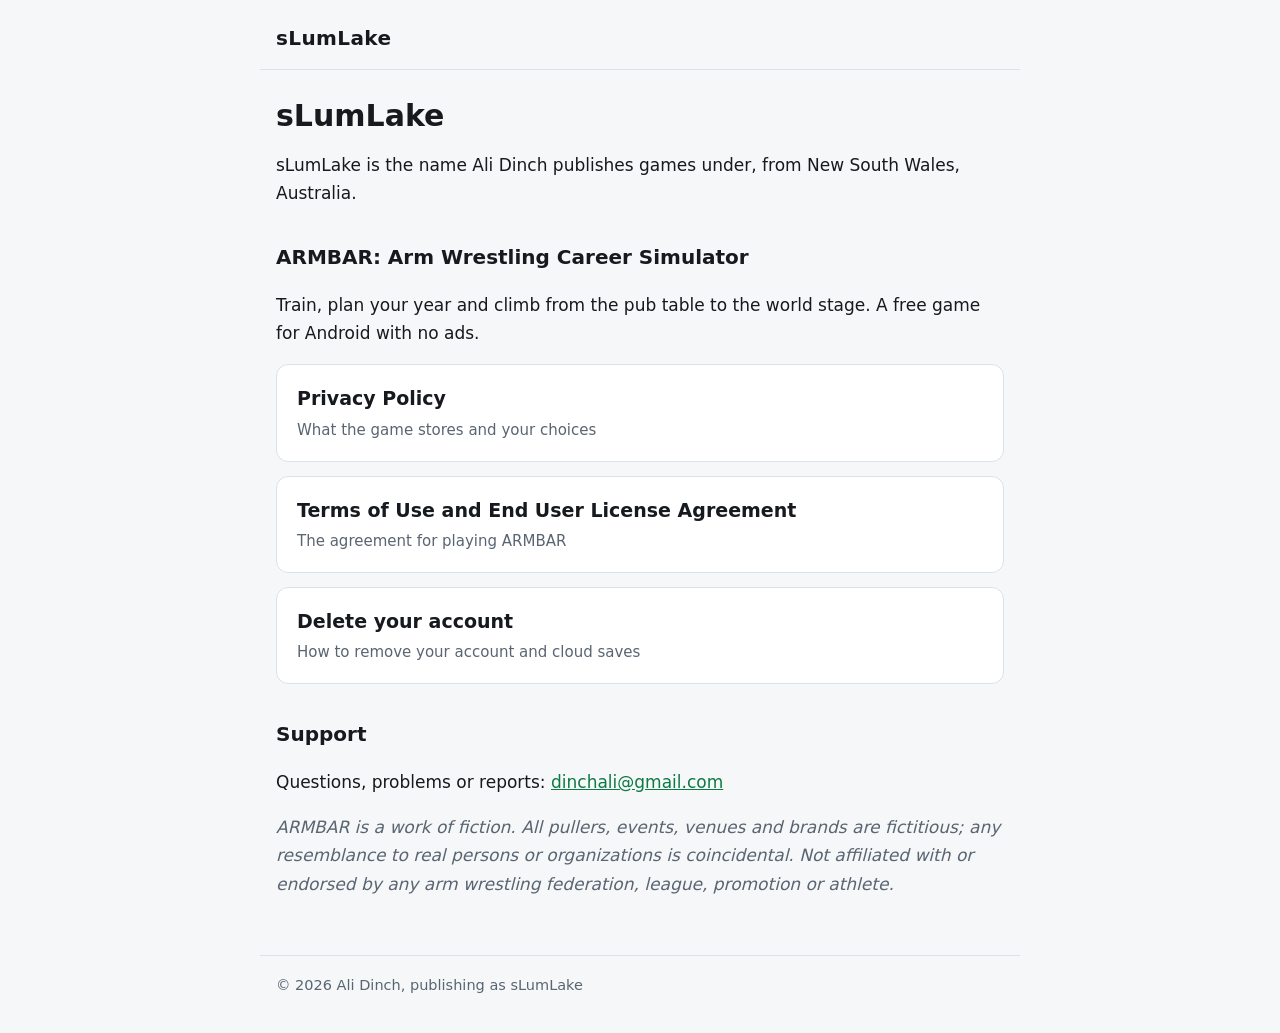
==== index.html @ cae05695 "Contact address Co-Authored-By: Claude Opus 5.5 <noreply@anthropic.com>" ====
<!doctype html>
<html lang="en"><head><meta charset="utf-8"><meta name="viewport" content="width=device-width,initial-scale=1">
<title>sLumLake</title><link rel="stylesheet" href="style.css"></head><body>
<header><a href="index.html">sLumLake</a></header>
<main>
<h1>sLumLake</h1>
<p>sLumLake is the name Ali Dinch publishes games under, from New South Wales, Australia.</p>
<h2>ARMBAR: Arm Wrestling Career Simulator</h2>
<p>Train, plan your year and climb from the pub table to the world stage. A free game for Android with no ads.</p>
<a class="card" href="armbar/privacy.html"><b>Privacy Policy</b><span>What the game stores and your choices</span></a>
<a class="card" href="armbar/terms.html"><b>Terms of Use and End User License Agreement</b><span>The agreement for playing ARMBAR</span></a>
<a class="card" href="armbar/delete-account.html"><b>Delete your account</b><span>How to remove your account and cloud saves</span></a>
<h2>Support</h2>
<p>Questions, problems or reports: <a href="mailto:dinchali@gmail.com">dinchali@gmail.com</a></p>
<p><em>ARMBAR is a work of fiction. All pullers, events, venues and brands are fictitious; any resemblance to real persons or organizations is coincidental. Not affiliated with or endorsed by any arm wrestling federation, league, promotion or athlete.</em></p>
</main>
<footer>© 2026 Ali Dinch, publishing as sLumLake</footer></body></html>
---- style.css ----
:root{--bg:#0f1216;--panel:#171c22;--ink:#e8ecf1;--dim:#9aa6b4;--line:#28303a;--acc:#3ddc84}
@media (prefers-color-scheme:light){:root{--bg:#f6f7f9;--panel:#fff;--ink:#16191d;--dim:#5a6572;--line:#dde2e8;--acc:#0c7a43}}
*{box-sizing:border-box}
body{margin:0;background:var(--bg);color:var(--ink);font:17px/1.65 system-ui,-apple-system,"Segoe UI",Roboto,sans-serif}
header,main,footer{max-width:760px;margin:0 auto;padding:0 16px}
header{display:flex;flex-wrap:wrap;gap:8px 20px;align-items:baseline;justify-content:space-between;padding-top:22px;padding-bottom:14px;border-bottom:1px solid var(--line)}
header>a{font-weight:800;font-size:20px;color:var(--ink);text-decoration:none;letter-spacing:.02em}
nav{display:flex;flex-wrap:wrap;gap:6px 18px}
a{color:var(--acc)}
nav a{color:var(--dim);text-decoration:none;font-size:15px}
nav a:hover{color:var(--ink)}
main{padding-top:28px;padding-bottom:40px}
h1{font-size:30px;line-height:1.2;margin:0 0 12px}
h2{font-size:20px;margin:34px 0 8px}
h3{font-size:17px;margin:22px 0 6px}
p,li{color:var(--ink)}
em{color:var(--dim)}
table{width:100%;border-collapse:collapse;margin:12px 0;font-size:15.5px;display:block;overflow-x:auto}
th,td{text-align:left;vertical-align:top;padding:9px 10px;border:1px solid var(--line);overflow-wrap:anywhere}
th{background:var(--panel)}
.card{display:block;background:var(--panel);border:1px solid var(--line);border-radius:12px;padding:18px 20px;margin:14px 0;text-decoration:none;color:var(--ink)}
.card b{display:block;font-size:19px}
.card span{color:var(--dim);font-size:15px}
footer{padding-top:18px;padding-bottom:36px;border-top:1px solid var(--line);color:var(--dim);font-size:14.5px}
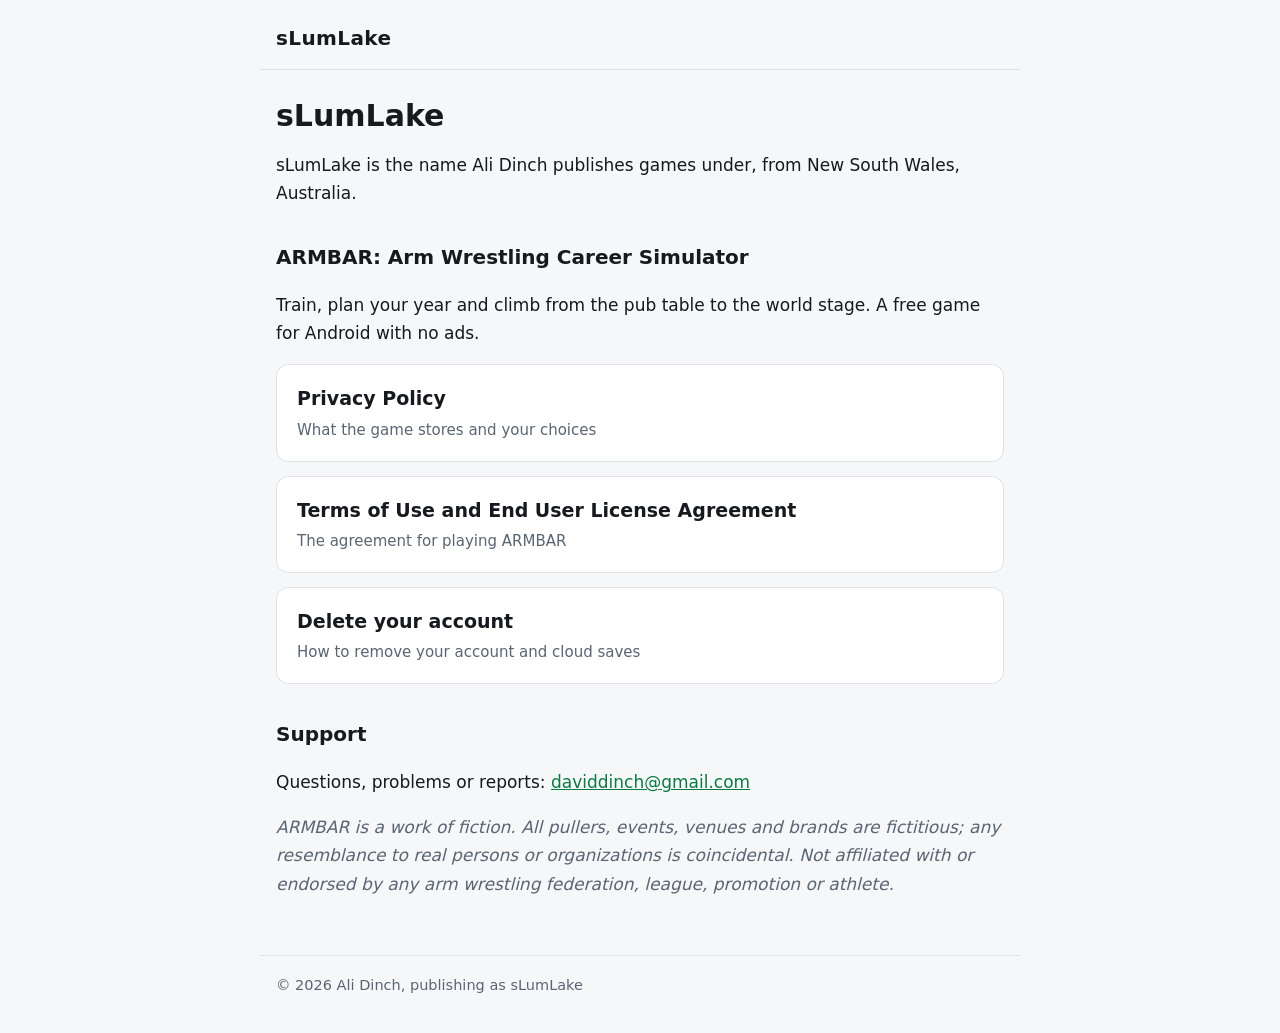
==== commit 0d6586df: "Contact address back to the original Co-Authored-By: Claude Opus 5.5 <noreply@anthropic.com>" ====
--- a/index.html
+++ b/index.html
@@ -11,7 +11,7 @@
 <a class="card" href="armbar/terms.html"><b>Terms of Use and End User License Agreement</b><span>The agreement for playing ARMBAR</span></a>
 <a class="card" href="armbar/delete-account.html"><b>Delete your account</b><span>How to remove your account and cloud saves</span></a>
 <h2>Support</h2>
-<p>Questions, problems or reports: <a href="mailto:dinchali@gmail.com">dinchali@gmail.com</a></p>
+<p>Questions, problems or reports: <a href="mailto:daviddinch@gmail.com">daviddinch@gmail.com</a></p>
 <p><em>ARMBAR is a work of fiction. All pullers, events, venues and brands are fictitious; any resemblance to real persons or organizations is coincidental. Not affiliated with or endorsed by any arm wrestling federation, league, promotion or athlete.</em></p>
 </main>
 <footer>© 2026 Ali Dinch, publishing as sLumLake</footer></body></html>
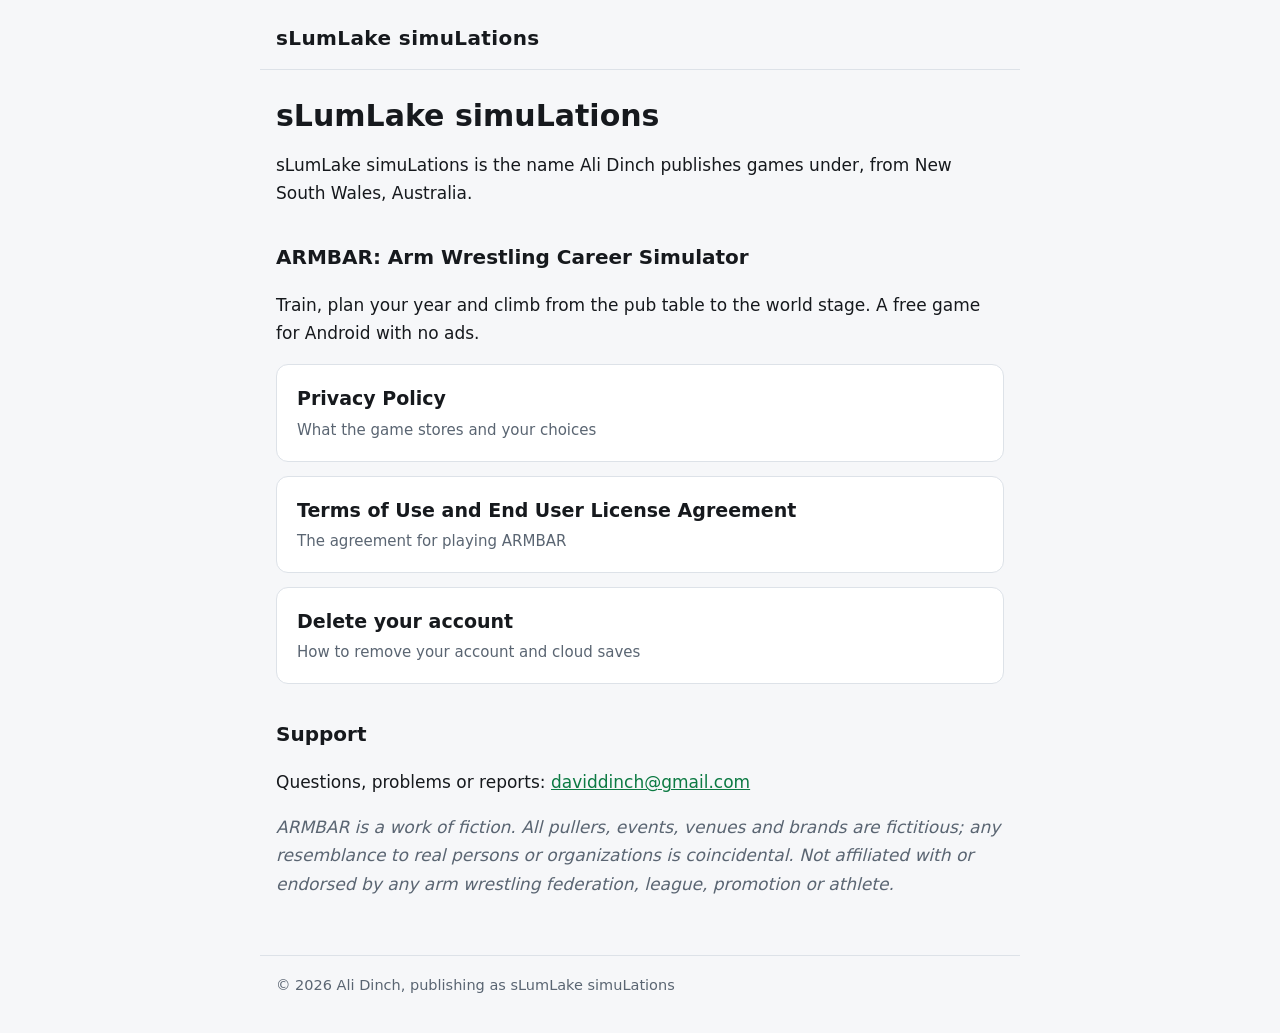
==== commit 9baa492a: "Publisher name: sLumLake simuLations Co-Authored-By: Claude Opus 5.5 <noreply@anthropic.com>" ====
--- a/index.html
+++ b/index.html
@@ -1,10 +1,10 @@
 <!doctype html>
 <html lang="en"><head><meta charset="utf-8"><meta name="viewport" content="width=device-width,initial-scale=1">
-<title>sLumLake</title><link rel="stylesheet" href="style.css"></head><body>
-<header><a href="index.html">sLumLake</a></header>
+<title>sLumLake simuLations</title><link rel="stylesheet" href="style.css"></head><body>
+<header><a href="index.html">sLumLake simuLations</a></header>
 <main>
-<h1>sLumLake</h1>
-<p>sLumLake is the name Ali Dinch publishes games under, from New South Wales, Australia.</p>
+<h1>sLumLake simuLations</h1>
+<p>sLumLake simuLations is the name Ali Dinch publishes games under, from New South Wales, Australia.</p>
 <h2>ARMBAR: Arm Wrestling Career Simulator</h2>
 <p>Train, plan your year and climb from the pub table to the world stage. A free game for Android with no ads.</p>
 <a class="card" href="armbar/privacy.html"><b>Privacy Policy</b><span>What the game stores and your choices</span></a>
@@ -14,4 +14,4 @@
 <p>Questions, problems or reports: <a href="mailto:daviddinch@gmail.com">daviddinch@gmail.com</a></p>
 <p><em>ARMBAR is a work of fiction. All pullers, events, venues and brands are fictitious; any resemblance to real persons or organizations is coincidental. Not affiliated with or endorsed by any arm wrestling federation, league, promotion or athlete.</em></p>
 </main>
-<footer>© 2026 Ali Dinch, publishing as sLumLake</footer></body></html>
+<footer>© 2026 Ali Dinch, publishing as sLumLake simuLations</footer></body></html>
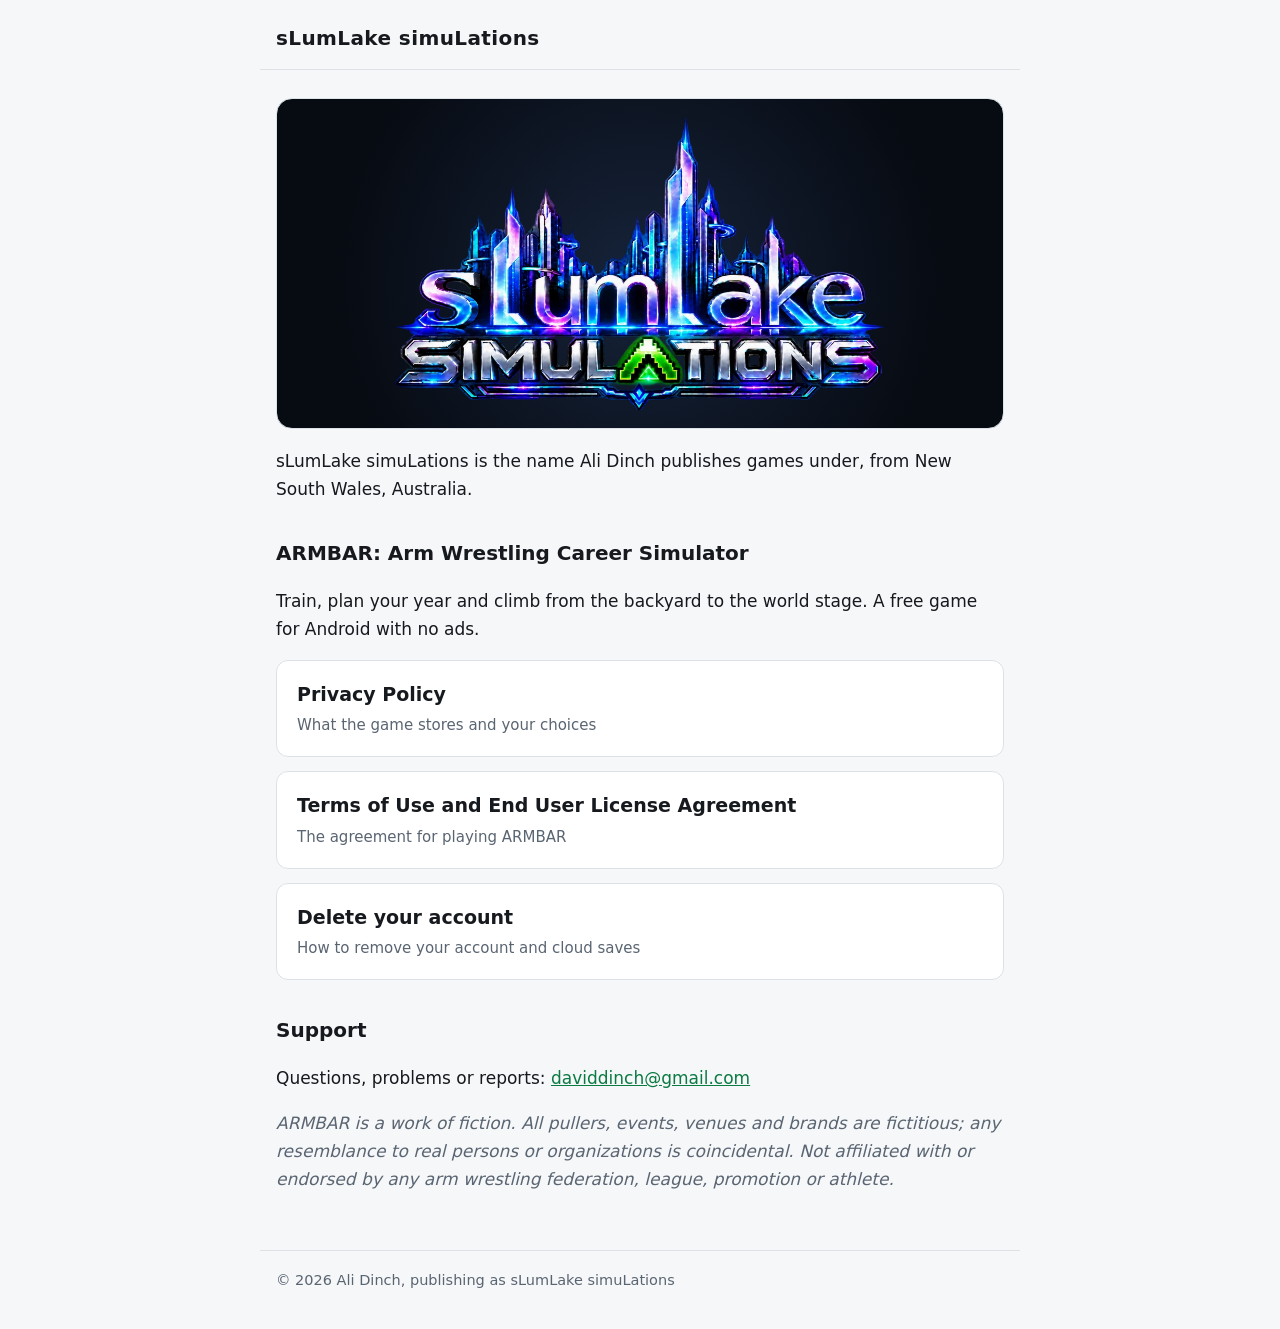
==== commit db943afd: "Studio logo on the home page, favicon and share image; 'backyard', not 'pub table' Co-Authored-By: C" ====
--- a/index.html
+++ b/index.html
@@ -1,12 +1,12 @@
 <!doctype html>
 <html lang="en"><head><meta charset="utf-8"><meta name="viewport" content="width=device-width,initial-scale=1">
-<title>sLumLake simuLations</title><link rel="stylesheet" href="style.css"></head><body>
+<title>sLumLake simuLations</title><link rel="stylesheet" href="style.css"><link rel="icon" type="image/png" href="favicon.png"><meta property="og:title" content="sLumLake simuLations"><meta property="og:image" content="https://daviddinch.github.io/slumlake/og.png"><meta property="og:type" content="website"></head><body>
 <header><a href="index.html">sLumLake simuLations</a></header>
 <main>
-<h1>sLumLake simuLations</h1>
+<h1 class="hero"><img src="logo.webp" alt="sLumLake simuLations" width="1000" height="563"></h1>
 <p>sLumLake simuLations is the name Ali Dinch publishes games under, from New South Wales, Australia.</p>
 <h2>ARMBAR: Arm Wrestling Career Simulator</h2>
-<p>Train, plan your year and climb from the pub table to the world stage. A free game for Android with no ads.</p>
+<p>Train, plan your year and climb from the backyard to the world stage. A free game for Android with no ads.</p>
 <a class="card" href="armbar/privacy.html"><b>Privacy Policy</b><span>What the game stores and your choices</span></a>
 <a class="card" href="armbar/terms.html"><b>Terms of Use and End User License Agreement</b><span>The agreement for playing ARMBAR</span></a>
 <a class="card" href="armbar/delete-account.html"><b>Delete your account</b><span>How to remove your account and cloud saves</span></a>
--- a/style.css
+++ b/style.css
@@ -22,3 +22,6 @@
 .card b{display:block;font-size:19px}
 .card span{color:var(--dim);font-size:15px}
 footer{padding-top:18px;padding-bottom:36px;border-top:1px solid var(--line);color:var(--dim);font-size:14.5px}
+/* the studio logo: always on a dark panel, so it reads the same in the light theme */
+.hero{margin:0 0 18px;padding:18px 14px;border-radius:16px;background:radial-gradient(circle at 50% 55%,#16233a,#070b12 75%);border:1px solid var(--line);text-align:center;line-height:0}
+.hero img{width:min(100%,520px);height:auto}
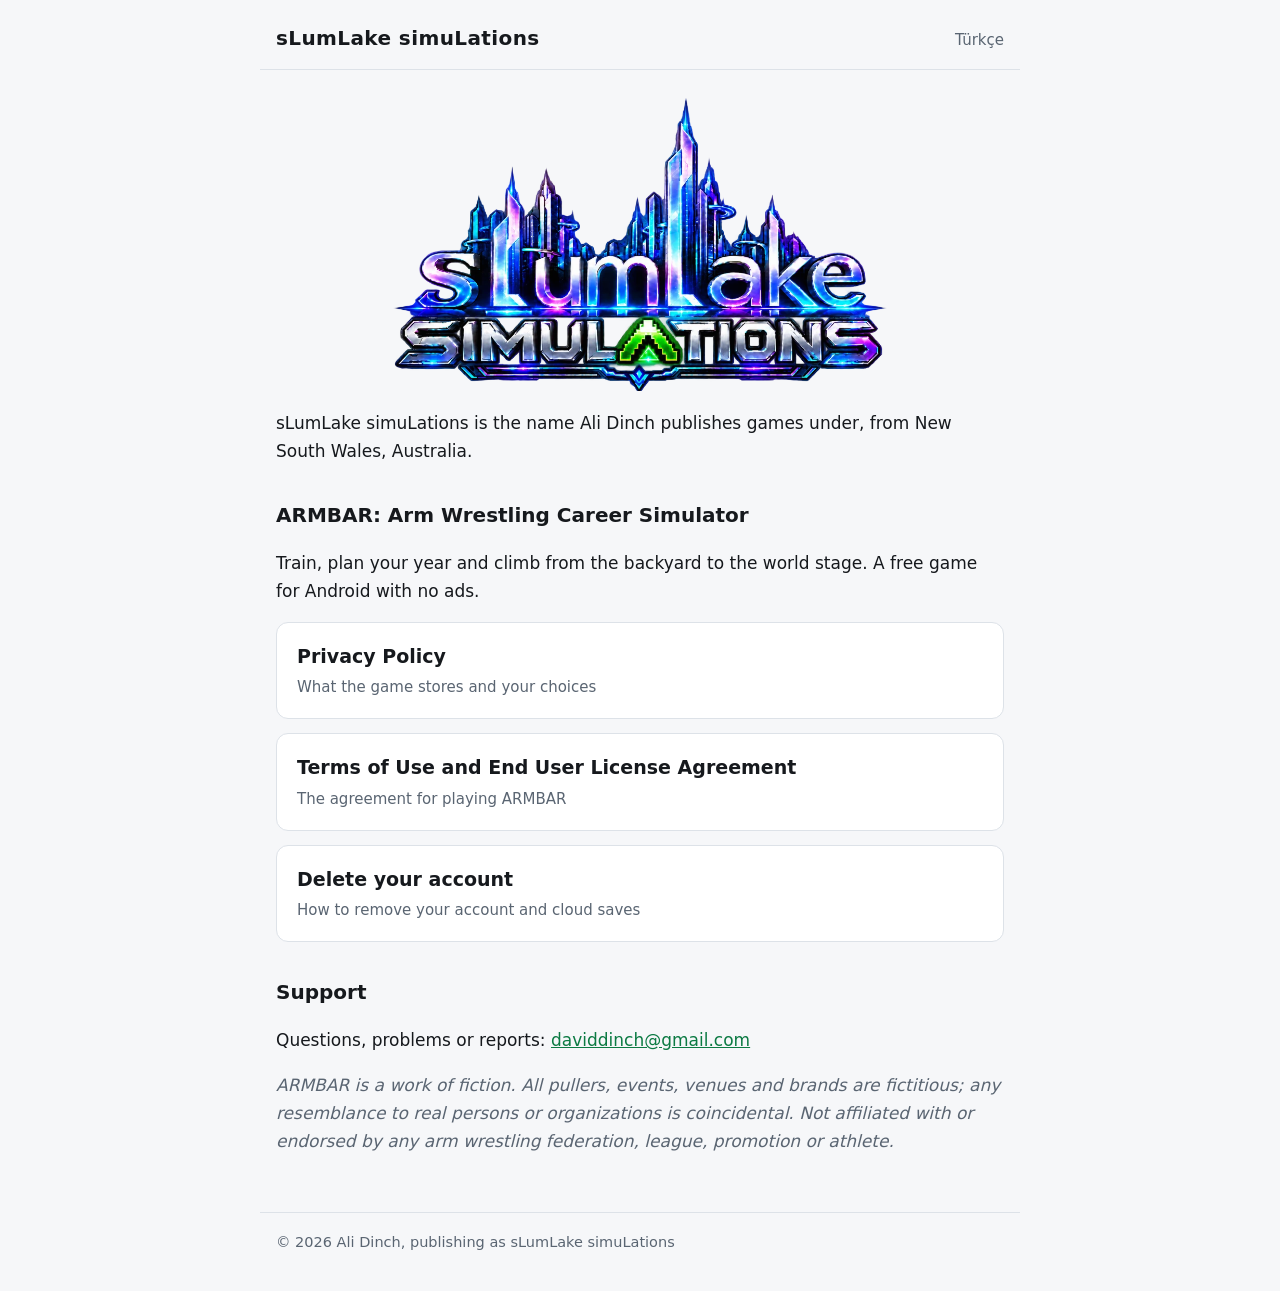
==== commit a8636ad4: "Turkish pages: home, privacy policy, terms and delete-account under /tr/, with a language link in ev" ====
--- a/index.html
+++ b/index.html
@@ -1,7 +1,7 @@
 <!doctype html>
 <html lang="en"><head><meta charset="utf-8"><meta name="viewport" content="width=device-width,initial-scale=1">
 <title>sLumLake simuLations</title><link rel="stylesheet" href="style.css"><link rel="icon" type="image/png" href="favicon.png"><meta property="og:title" content="sLumLake simuLations"><meta property="og:image" content="https://daviddinch.github.io/slumlake/og.png"><meta property="og:type" content="website"></head><body>
-<header><a href="index.html">sLumLake simuLations</a></header>
+<header><a href="index.html">sLumLake simuLations</a><nav><a href="tr/index.html" lang="tr">Türkçe</a></nav></header>
 <main>
 <h1 class="hero"><img src="logo.webp" alt="sLumLake simuLations" width="1000" height="563"></h1>
 <p>sLumLake simuLations is the name Ali Dinch publishes games under, from New South Wales, Australia.</p>
--- a/style.css
+++ b/style.css
@@ -22,6 +22,8 @@
 .card b{display:block;font-size:19px}
 .card span{color:var(--dim);font-size:15px}
 footer{padding-top:18px;padding-bottom:36px;border-top:1px solid var(--line);color:var(--dim);font-size:14.5px}
-/* the studio logo: always on a dark panel, so it reads the same in the light theme */
-.hero{margin:0 0 18px;padding:18px 14px;border-radius:16px;background:radial-gradient(circle at 50% 55%,#16233a,#070b12 75%);border:1px solid var(--line);text-align:center;line-height:0}
+/* the studio logo: transparent, straight on the page (white page in the light theme, charcoal in the dark one) */
+.hero{margin:0 0 18px;text-align:center;line-height:0}
 .hero img{width:min(100%,520px);height:auto}
+/* a long web address in a paragraph wraps instead of pushing the page wider than the phone */
+p,li{overflow-wrap:anywhere}
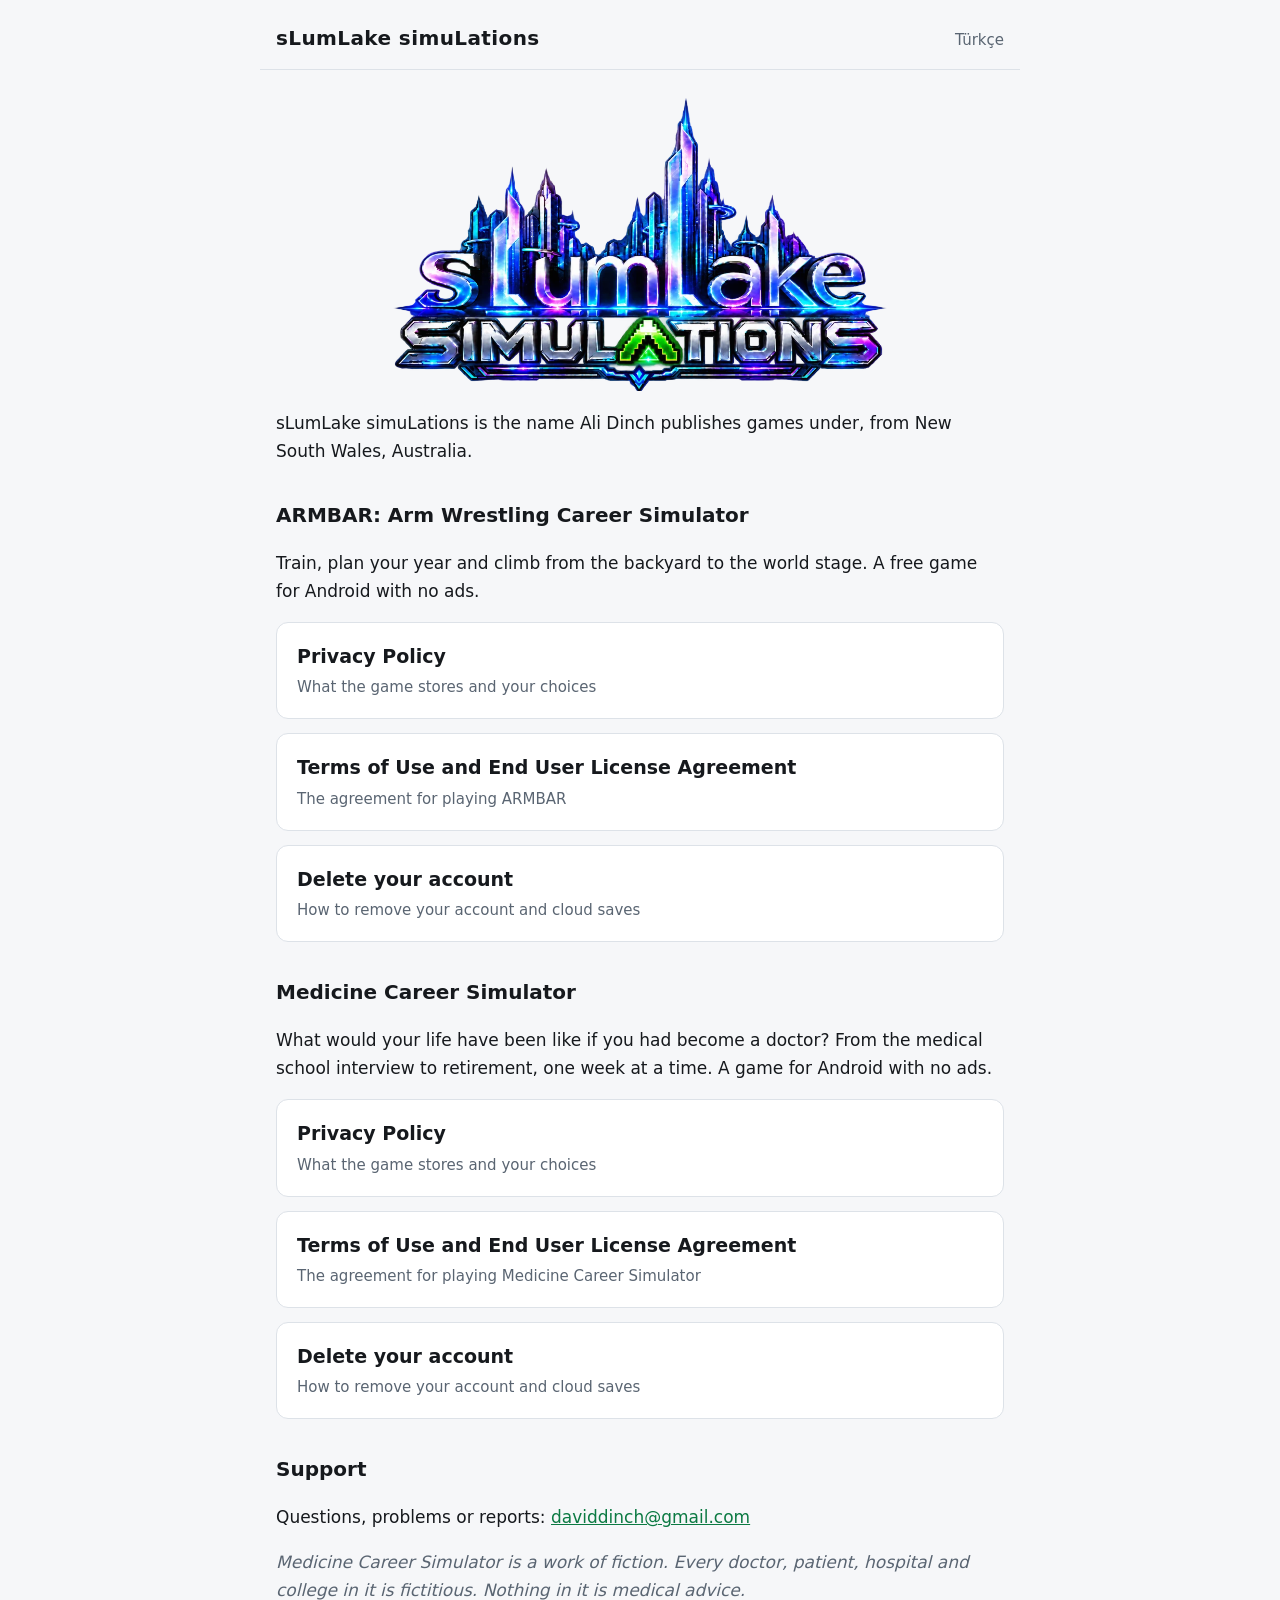
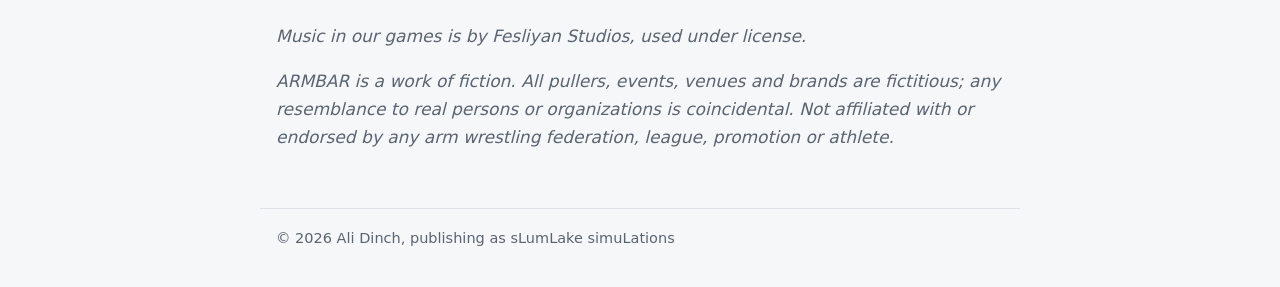
==== commit c50b7540: "Medicine Career Simulator: privacy policy, terms and delete-account; music license in both games' te" ====
--- a/index.html
+++ b/index.html
@@ -10,8 +10,15 @@
 <a class="card" href="armbar/privacy.html"><b>Privacy Policy</b><span>What the game stores and your choices</span></a>
 <a class="card" href="armbar/terms.html"><b>Terms of Use and End User License Agreement</b><span>The agreement for playing ARMBAR</span></a>
 <a class="card" href="armbar/delete-account.html"><b>Delete your account</b><span>How to remove your account and cloud saves</span></a>
+<h2>Medicine Career Simulator</h2>
+<p>What would your life have been like if you had become a doctor? From the medical school interview to retirement, one week at a time. A game for Android with no ads.</p>
+<a class="card" href="medicine/privacy.html"><b>Privacy Policy</b><span>What the game stores and your choices</span></a>
+<a class="card" href="medicine/terms.html"><b>Terms of Use and End User License Agreement</b><span>The agreement for playing Medicine Career Simulator</span></a>
+<a class="card" href="medicine/delete-account.html"><b>Delete your account</b><span>How to remove your account and cloud saves</span></a>
 <h2>Support</h2>
 <p>Questions, problems or reports: <a href="mailto:daviddinch@gmail.com">daviddinch@gmail.com</a></p>
+<p><em>Medicine Career Simulator is a work of fiction. Every doctor, patient, hospital and college in it is fictitious. Nothing in it is medical advice.</em></p>
+<p><em>Music in our games is by Fesliyan Studios, used under license.</em></p>
 <p><em>ARMBAR is a work of fiction. All pullers, events, venues and brands are fictitious; any resemblance to real persons or organizations is coincidental. Not affiliated with or endorsed by any arm wrestling federation, league, promotion or athlete.</em></p>
 </main>
 <footer>© 2026 Ali Dinch, publishing as sLumLake simuLations</footer></body></html>
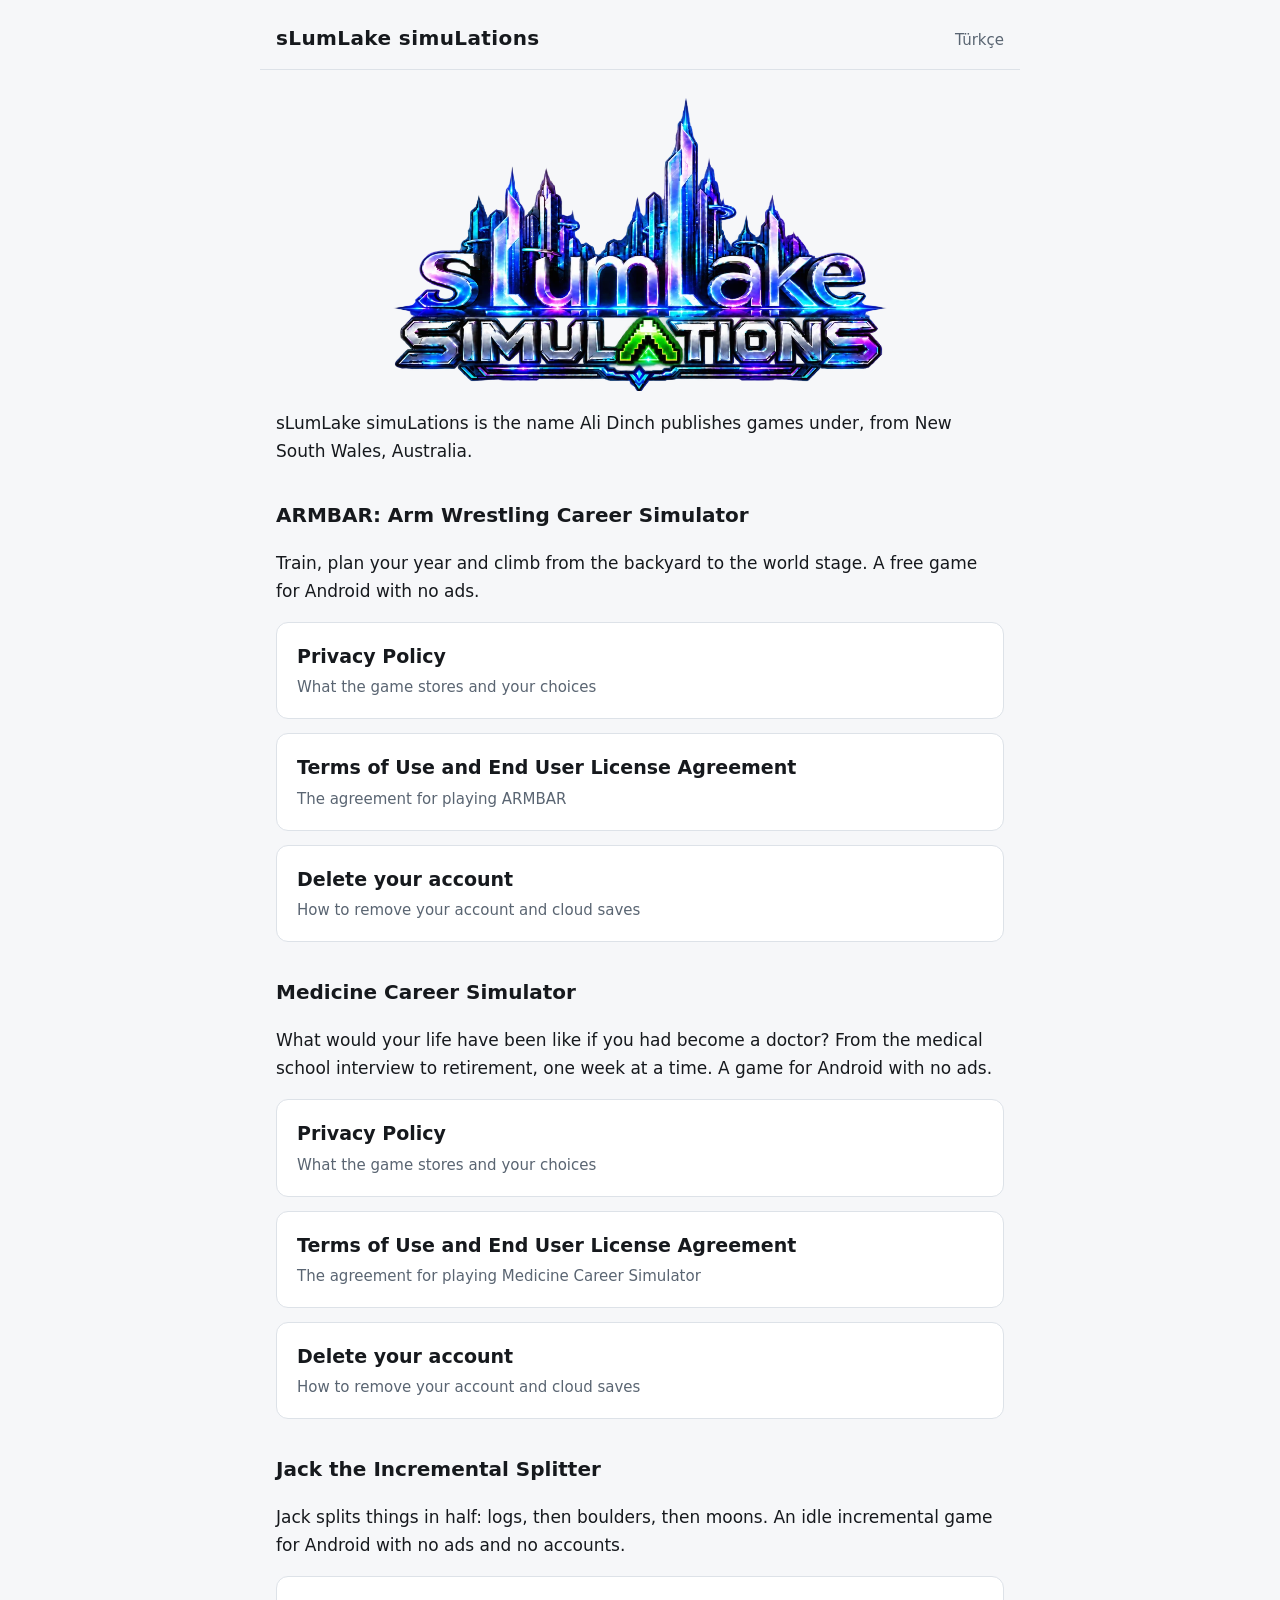
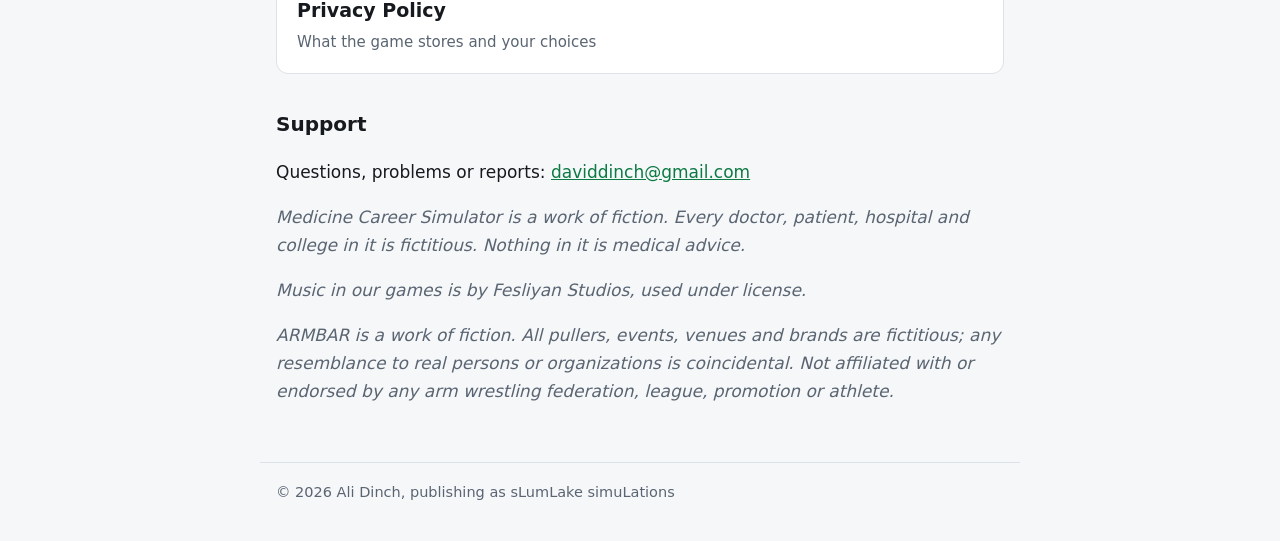
==== commit 2be1993a: "Jack the Incremental Splitter: privacy policy The game has no accounts and collects nothing; progres" ====
--- a/index.html
+++ b/index.html
@@ -15,6 +15,9 @@
 <a class="card" href="medicine/privacy.html"><b>Privacy Policy</b><span>What the game stores and your choices</span></a>
 <a class="card" href="medicine/terms.html"><b>Terms of Use and End User License Agreement</b><span>The agreement for playing Medicine Career Simulator</span></a>
 <a class="card" href="medicine/delete-account.html"><b>Delete your account</b><span>How to remove your account and cloud saves</span></a>
+<h2>Jack the Incremental Splitter</h2>
+<p>Jack splits things in half: logs, then boulders, then moons. An idle incremental game for Android with no ads and no accounts.</p>
+<a class="card" href="jack/privacy.html"><b>Privacy Policy</b><span>What the game stores and your choices</span></a>
 <h2>Support</h2>
 <p>Questions, problems or reports: <a href="mailto:daviddinch@gmail.com">daviddinch@gmail.com</a></p>
 <p><em>Medicine Career Simulator is a work of fiction. Every doctor, patient, hospital and college in it is fictitious. Nothing in it is medical advice.</em></p>
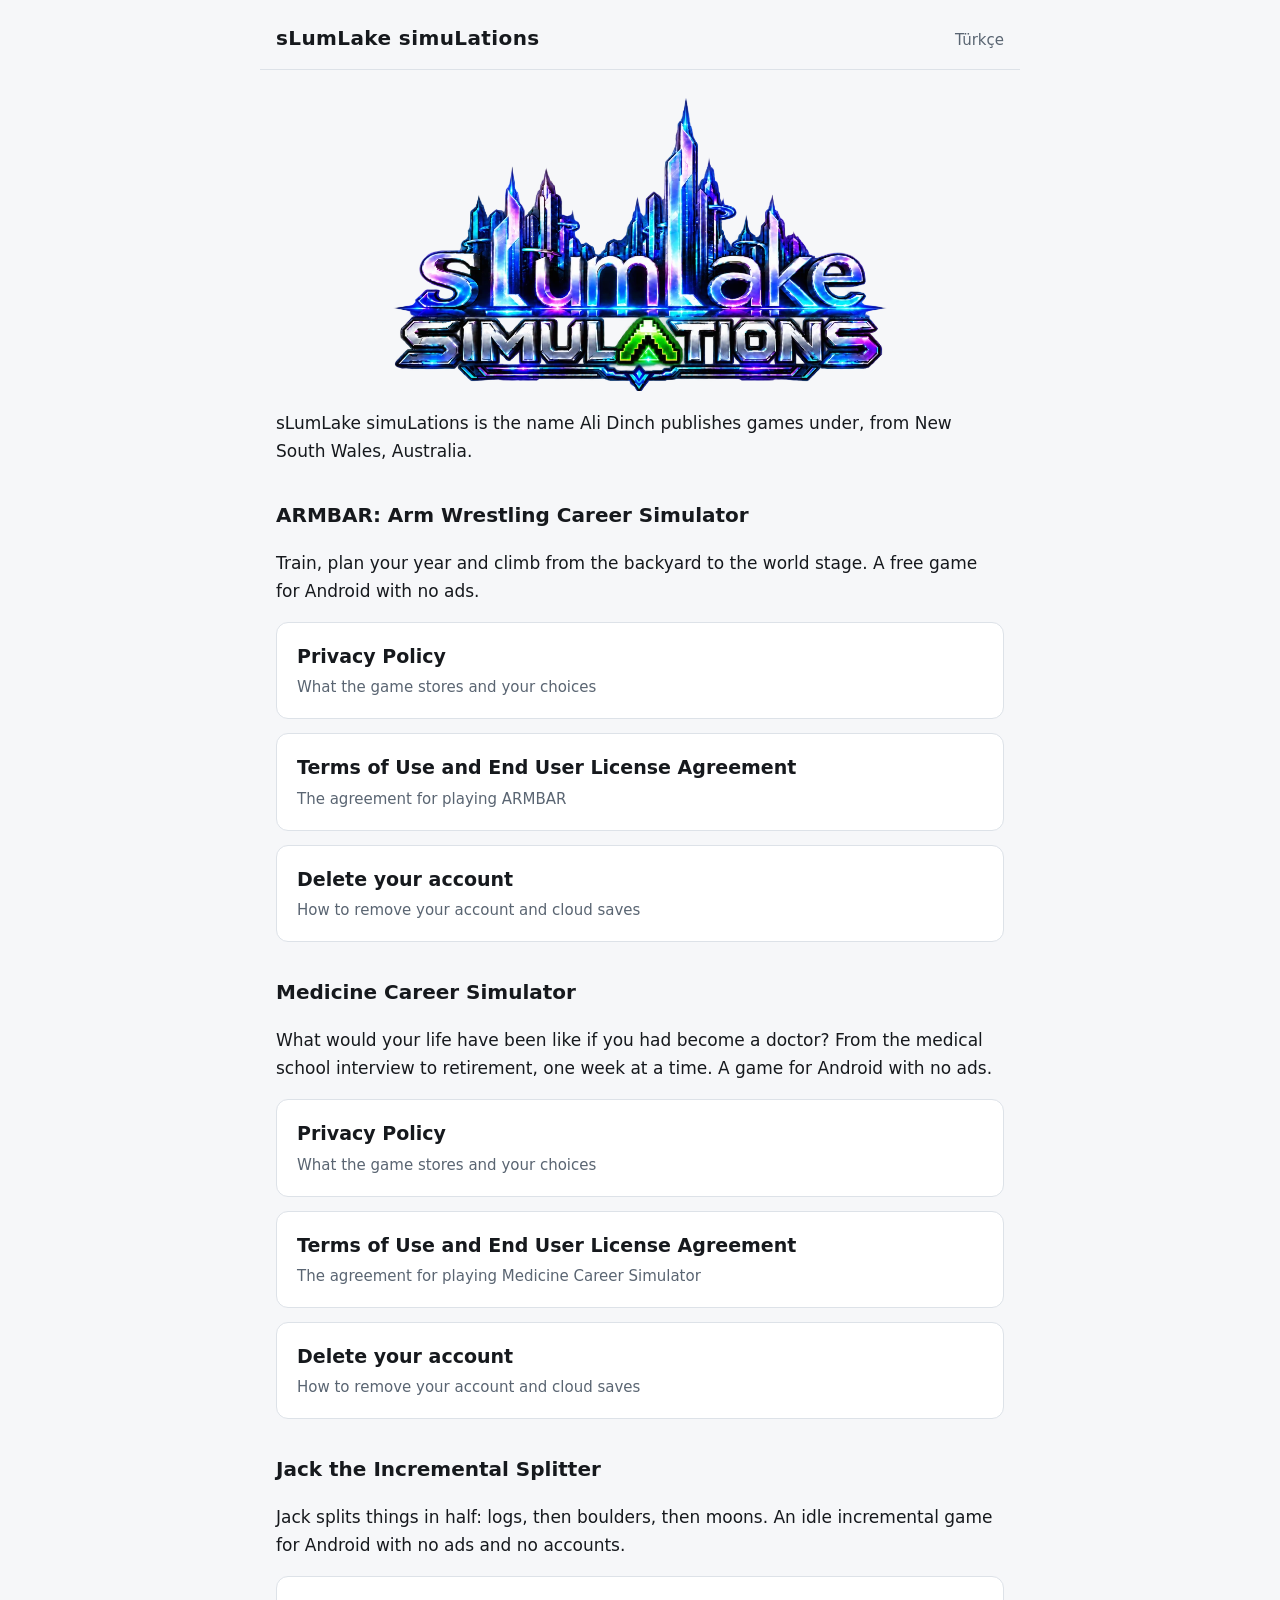
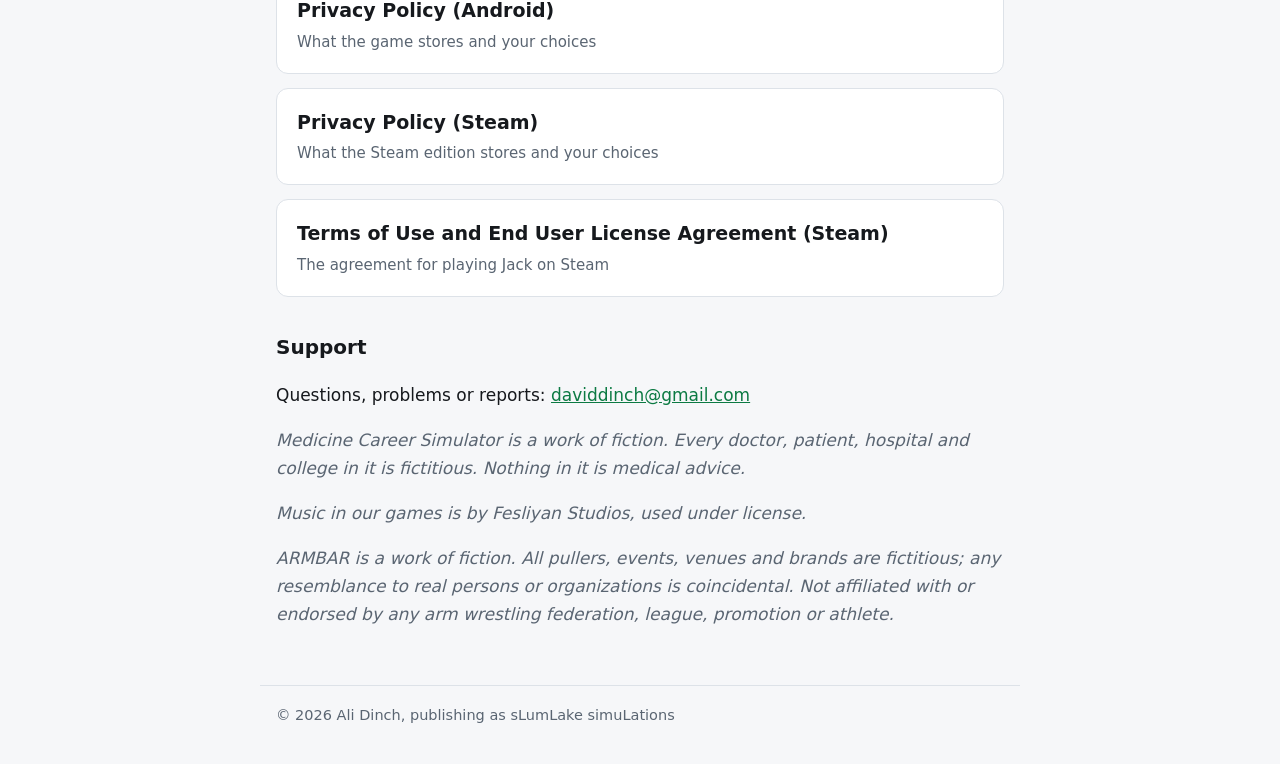
==== commit ce917f99: "Jack the Incremental Splitter on Steam: privacy policy and terms Co-Authored-By: Claude Opus 5.5 <no" ====
--- a/index.html
+++ b/index.html
@@ -17,7 +17,9 @@
 <a class="card" href="medicine/delete-account.html"><b>Delete your account</b><span>How to remove your account and cloud saves</span></a>
 <h2>Jack the Incremental Splitter</h2>
 <p>Jack splits things in half: logs, then boulders, then moons. An idle incremental game for Android with no ads and no accounts.</p>
-<a class="card" href="jack/privacy.html"><b>Privacy Policy</b><span>What the game stores and your choices</span></a>
+<a class="card" href="jack/privacy.html"><b>Privacy Policy (Android)</b><span>What the game stores and your choices</span></a>
+<a class="card" href="jack/steam-privacy.html"><b>Privacy Policy (Steam)</b><span>What the Steam edition stores and your choices</span></a>
+<a class="card" href="jack/steam-terms.html"><b>Terms of Use and End User License Agreement (Steam)</b><span>The agreement for playing Jack on Steam</span></a>
 <h2>Support</h2>
 <p>Questions, problems or reports: <a href="mailto:daviddinch@gmail.com">daviddinch@gmail.com</a></p>
 <p><em>Medicine Career Simulator is a work of fiction. Every doctor, patient, hospital and college in it is fictitious. Nothing in it is medical advice.</em></p>
